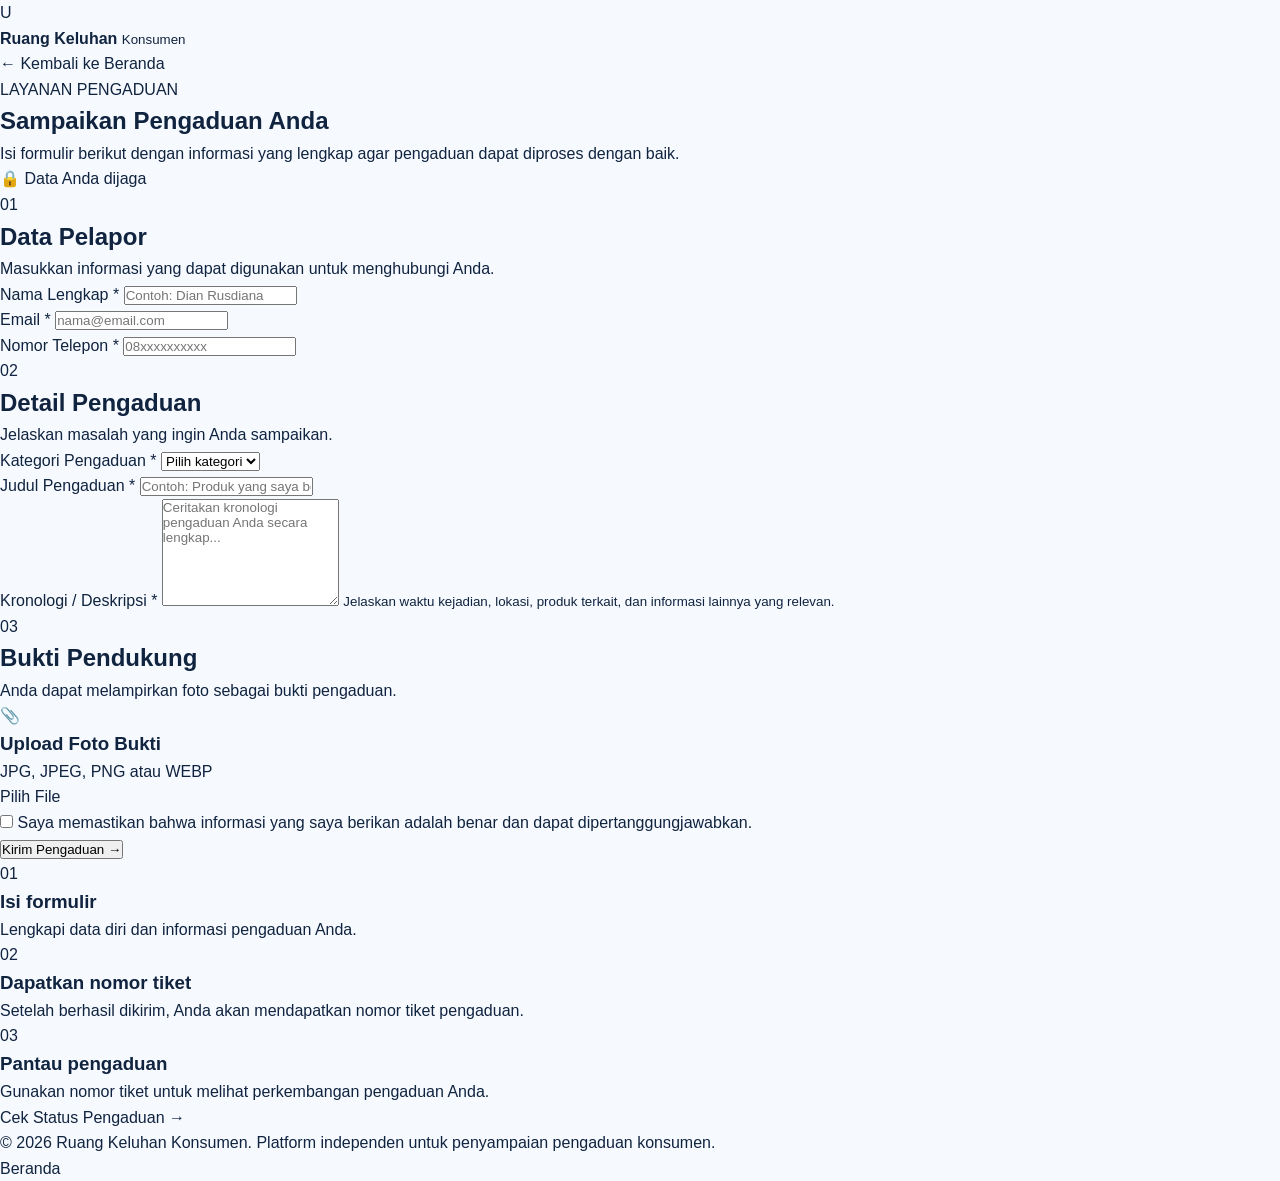
==== complaint.html @ 80e2abcb "Create complaint.html" ====
<!DOCTYPE html>
<html lang="id">
<head>
    <meta charset="UTF-8">
    <meta name="viewport" content="width=device-width, initial-scale=1.0">

    <title>Buat Pengaduan | Ruang Keluhan Konsumen</title>

    <link rel="stylesheet" href="style.css">
    <link rel="stylesheet" href="portal.css">
</head>

<body>

    <!-- NAVBAR -->
    <header class="portal-navbar">

        <div class="portal-container">

            <a href="index.html" class="portal-logo">
                <span class="portal-logo-mark">U</span>

                <div>
                    <strong>Ruang Keluhan</strong>
                    <small>Konsumen</small>
                </div>
            </a>

            <a href="index.html" class="back-home">
                ← Kembali ke Beranda
            </a>

        </div>

    </header>


    <!-- MAIN -->
    <main class="portal-main">

        <div class="portal-container">

            <!-- HEADER -->
            <section class="portal-heading">

                <div>
                    <span class="eyebrow">
                        LAYANAN PENGADUAN
                    </span>

                    <h1>
                        Sampaikan Pengaduan Anda
                    </h1>

                    <p>
                        Isi formulir berikut dengan informasi yang lengkap
                        agar pengaduan dapat diproses dengan baik.
                    </p>
                </div>

                <div class="secure-badge">
                    🔒
                    <span>
                        Data Anda dijaga
                    </span>
                </div>

            </section>


            <!-- FORM CARD -->
            <section class="complaint-layout">

                <div class="complaint-card">

                    <form id="complaintForm">

                        <!-- IDENTITAS -->
                        <div class="form-section">

                            <div class="form-section-title">
                                <span>01</span>

                                <div>
                                    <h2>Data Pelapor</h2>
                                    <p>
                                        Masukkan informasi yang dapat
                                        digunakan untuk menghubungi Anda.
                                    </p>
                                </div>
                            </div>


                            <div class="form-grid">

                                <div class="form-group">

                                    <label for="nama">
                                        Nama Lengkap
                                        <span>*</span>
                                    </label>

                                    <input
                                        type="text"
                                        id="nama"
                                        name="nama"
                                        placeholder="Contoh: Dian Rusdiana"
                                        required
                                    >

                                </div>


                                <div class="form-group">

                                    <label for="email">
                                        Email
                                        <span>*</span>
                                    </label>

                                    <input
                                        type="email"
                                        id="email"
                                        name="email"
                                        placeholder="nama@email.com"
                                        required
                                    >

                                </div>


                                <div class="form-group">

                                    <label for="telepon">
                                        Nomor Telepon
                                        <span>*</span>
                                    </label>

                                    <input
                                        type="tel"
                                        id="telepon"
                                        name="telepon"
                                        placeholder="08xxxxxxxxxx"
                                        required
                                    >

                                </div>

                            </div>

                        </div>


                        <!-- PENGADUAN -->
                        <div class="form-section">

                            <div class="form-section-title">

                                <span>02</span>

                                <div>
                                    <h2>Detail Pengaduan</h2>

                                    <p>
                                        Jelaskan masalah yang ingin
                                        Anda sampaikan.
                                    </p>
                                </div>

                            </div>


                            <div class="form-group">

                                <label for="kategori">
                                    Kategori Pengaduan
                                    <span>*</span>
                                </label>

                                <select
                                    id="kategori"
                                    name="kategori"
                                    required
                                >

                                    <option value="">
                                        Pilih kategori
                                    </option>

                                    <option value="Produk">
                                        Produk
                                    </option>

                                    <option value="Pelayanan">
                                        Pelayanan
                                    </option>

                                    <option value="Distribusi">
                                        Distribusi
                                    </option>

                                    <option value="Harga">
                                        Harga
                                    </option>

                                    <option value="Promosi">
                                        Promosi
                                    </option>

                                    <option value="Lingkungan">
                                        Lingkungan
                                    </option>

                                    <option value="Lainnya">
                                        Lainnya
                                    </option>

                                </select>

                            </div>


                            <div class="form-group">

                                <label for="judul">
                                    Judul Pengaduan
                                    <span>*</span>
                                </label>

                                <input
                                    type="text"
                                    id="judul"
                                    name="judul"
                                    placeholder="Contoh: Produk yang saya beli mengalami kerusakan"
                                    required
                                >

                            </div>


                            <div class="form-group">

                                <label for="deskripsi">
                                    Kronologi / Deskripsi
                                    <span>*</span>
                                </label>

                                <textarea
                                    id="deskripsi"
                                    name="deskripsi"
                                    rows="7"
                                    placeholder="Ceritakan kronologi pengaduan Anda secara lengkap..."
                                    required
                                ></textarea>

                                <small>
                                    Jelaskan waktu kejadian, lokasi,
                                    produk terkait, dan informasi lainnya
                                    yang relevan.
                                </small>

                            </div>

                        </div>


                        <!-- BUKTI -->
                        <div class="form-section">

                            <div class="form-section-title">

                                <span>03</span>

                                <div>

                                    <h2>
                                        Bukti Pendukung
                                    </h2>

                                    <p>
                                        Anda dapat melampirkan foto
                                        sebagai bukti pengaduan.
                                    </p>

                                </div>

                            </div>


                            <div class="upload-box">

                                <div class="upload-icon">
                                    📎
                                </div>

                                <h3>
                                    Upload Foto Bukti
                                </h3>

                                <p>
                                    JPG, JPEG, PNG atau WEBP
                                </p>

                                <label
                                    for="bukti"
                                    class="upload-button"
                                >
                                    Pilih File
                                </label>

                                <input
                                    type="file"
                                    id="bukti"
                                    name="bukti"
                                    accept="image/jpeg,image/png,image/webp"
                                    hidden
                                >

                                <div
                                    id="fileName"
                                    class="file-name"
                                >
                                </div>

                            </div>

                        </div>


                        <!-- AGREEMENT -->
                        <div class="agreement">

                            <label>

                                <input
                                    type="checkbox"
                                    id="agreement"
                                    required
                                >

                                <span>
                                    Saya memastikan bahwa informasi
                                    yang saya berikan adalah benar dan
                                    dapat dipertanggungjawabkan.
                                </span>

                            </label>

                        </div>


                        <!-- BUTTON -->
                        <div class="form-submit">

                            <button
                                type="submit"
                                class="btn-submit"
                                id="submitComplaint"
                            >

                                <span>
                                    Kirim Pengaduan
                                </span>

                                <span>
                                    →
                                </span>

                            </button>

                        </div>


                        <!-- MESSAGE -->
                        <div
                            id="formMessage"
                            class="form-message"
                        >
                        </div>

                    </form>

                </div>


                <!-- SIDE INFO -->
                <aside class="complaint-info">

                    <div class="info-card">

                        <span class="info-number">
                            01
                        </span>

                        <h3>
                            Isi formulir
                        </h3>

                        <p>
                            Lengkapi data diri dan informasi
                            pengaduan Anda.
                        </p>

                    </div>


                    <div class="info-card">

                        <span class="info-number">
                            02
                        </span>

                        <h3>
                            Dapatkan nomor tiket
                        </h3>

                        <p>
                            Setelah berhasil dikirim, Anda akan
                            mendapatkan nomor tiket pengaduan.
                        </p>

                    </div>


                    <div class="info-card">

                        <span class="info-number">
                            03
                        </span>

                        <h3>
                            Pantau pengaduan
                        </h3>

                        <p>
                            Gunakan nomor tiket untuk melihat
                            perkembangan pengaduan Anda.
                        </p>

                    </div>


                    <a
                        href="status.html"
                        class="status-link"
                    >
                        Cek Status Pengaduan →
                    </a>

                </aside>

            </section>

        </div>

    </main>


    <!-- FOOTER -->
    <footer class="portal-footer">

        <div class="portal-container">

            <p>
                © 2026 Ruang Keluhan Konsumen.
                Platform independen untuk penyampaian pengaduan konsumen.
            </p>

            <a href="index.html">
                Beranda
            </a>

        </div>

    </footer>


    <script src="app.js"></script>

</body>
</html>
---- style.css ----
/* =========================================================
   RUANG KELUHAN KONSUMEN
   MAIN WEBSITE STYLE
========================================================= */

:root {
    --blue-dark: #063b8f;
    --blue: #075dcc;
    --blue-light: #1684e8;

    --green: #18a873;
    --green-light: #e7f8f0;

    --yellow: #ffd84d;

    --text: #10233f;
    --text-soft: #64748b;

    --white: #ffffff;
    --background: #f6faff;

    --border: #dce7f2;

    --shadow:
        0 20px 60px rgba(13, 63, 120, 0.12);

    --shadow-small:
        0 10px 30px rgba(13, 63, 120, 0.10);
}


/* =========================================================
   RESET
========================================================= */

* {
    margin: 0;
    padding: 0;
    box-sizing: border-box;
}

html {
    scroll-behavior: smooth;
}

body {
    font-family: "Inter", Arial, sans-serif;
    color: var(--text);
    background: var(--background);
    line-height: 1.6;
}

a {
    text-decoration: none;
    color: inherit;
}

button,
input,
textarea,
select {
    font-family: inherit;
}


/* =========================================================
   HEADER
========================================================= */

.site-header {
    position: sticky;
    top: 0;
    z-index: 999;

    width: 100%;

    display: flex;
    align-items: center;
    justify-content: space-between;

    padding: 14px 6%;

    background: rgba(255, 255, 255, 0.94);

    backdrop-filter: blur(15px);

    border-bottom:
        1px solid rgba(10, 70, 130, 0.08);
}


/* BRAND */

.brand {
    display: flex;
    align-items: center;
    gap: 11px;
}

.brand-logo {
    width: 43px;
    height: 43px;

    display: flex;
    align-items: center;
    justify-content: center;

    border-radius: 50%;

    background:
        linear-gradient(
            135deg,
            var(--blue-dark),
            var(--blue-light)
        );

    color: white;

    font-size: 24px;
    font-weight: 800;

    box-shadow:
        0 7px 18px rgba(7, 93, 204, 0.25);
}

.brand-text strong {
    display: block;

    font-size: 14px;
    font-weight: 800;

    line-height: 1.2;
}

.brand-text span {
    display: block;

    margin-top: 2px;

    color: var(--text-soft);

    font-size: 9px;
    font-weight: 600;

    letter-spacing: 1.5px;
    text-transform: uppercase;
}


/* NAVIGATION */

.main-nav {
    display: flex;
    align-items: center;

    gap: 32px;
}

.main-nav a {
    position: relative;

    color: #44566f;

    font-size: 13px;
    font-weight: 600;

    transition: 0.25s;
}

.main-nav a:hover {
    color: var(--blue);
}

.main-nav a::after {
    content: "";

    position: absolute;

    left: 0;
    bottom: -7px;

    width: 0;
    height: 2px;

    background: var(--blue);

    transition: 0.25s;
}

.main-nav a:hover::after {
    width: 100%;
}


/* NAV BUTTON */

.nav-button {
    padding: 9px 18px;

    border-radius: 999px;

    background: var(--blue);

    color: white;

    font-size: 12px;
    font-weight: 700;

    box-shadow:
        0 8px 20px rgba(7, 93, 204, 0.20);

    transition: 0.25s;
}

.nav-button:hover {
    transform: translateY(-2px);

    background: var(--blue-dark);
}


/* =========================================================
   HERO
========================================================= */

.hero {
    position: relative;

    min-height: 680px;

    overflow: hidden;

    display: grid;

    grid-template-columns:
        minmax(0, 1.05fr)
        minmax(380px, 0.95fr);

    align-items: center;

    gap: 40px;

    padding:
        80px 7%
        85px;

    background:
        radial-gradient(
            circle at 85% 20%,
            rgba(79, 185, 255, 0.18),
            transparent 28%
        ),
        radial-gradient(
            circle at 10% 90%,
            rgba(42, 190, 130, 0.13),
            transparent 25%
        ),
        linear-gradient(
            135deg,
            #edf8ff 0%,
            #ffffff 50%,
            #effbf6 100%
        );
}


/* DECORATIONS */

.hero-decoration {
    position: absolute;

    border-radius: 50%;

    pointer-events: none;
}

.decoration-one {
    width: 350px;
    height: 350px;

    top: -170px;
    right: 18%;

    background:
        rgba(57, 168, 238, 0.10);

    filter: blur(2px);
}

.decoration-two {
    width: 250px;
    height: 250px;

    bottom: -140px;
    left: -70px;

    background:
        rgba(25, 174, 116, 0.09);
}


/* HERO CONTENT */

.hero-content {
    position: relative;
    z-index: 2;

    max-width: 700px;
}

.hero-label {
    display: inline-flex;
    align-items: center;

    padding: 8px 13px;

    border-radius: 999px;

    background:
        rgba(7, 93, 204, 0.08);

    color: var(--blue);

    font-size: 10px;
    font-weight: 800;

    letter-spacing: 1.7px;
}


.hero h1 {
    margin-top: 18px;

    font-size:
        clamp(45px, 5.8vw, 78px);

    line-height: 1.02;

    letter-spacing: -4px;

    font-weight: 800;
}

.hero h1 span {
    color: var(--blue);
}


.hero-description {
    max-width: 620px;

    margin-top: 25px;

    color: var(--text-soft);

    font-size: 17px;

    line-height: 1.8;
}


/* HERO BUTTONS */

.hero-buttons {
    display: flex;
    flex-wrap: wrap;

    gap: 12px;

    margin-top: 30px;
}


/* GENERAL BUTTON */

.button {
    display: inline-flex;

    align-items: center;
    justify-content: center;

    gap: 10px;

    min-height: 48px;

    padding:
        0 22px;

    border-radius: 999px;

    font-size: 13px;
    font-weight: 700;

    transition:
        transform 0.25s,
        box-shadow 0.25s,
        background 0.25s;
}

.button:hover {
    transform: translateY(-2px);
}


/* PRIMARY */

.button-primary {
    color: white;

    background:
        linear-gradient(
            135deg,
            var(--blue-dark),
            var(--blue-light)
        );

    box-shadow:
        0 12px 28px rgba(7, 93, 204, 0.23);
}

.button-primary:hover {
    box-shadow:
        0 17px 34px rgba(7, 93, 204, 0.28);
}


/* SECONDARY */

.button-secondary {
    color: var(--text);

    background: white;

    border:
        1px solid var(--border);
}

.button-secondary:hover {
    border-color: #a8c4df;

    box-shadow: var(--shadow-small);
}


/* NOTICE */

.hero-notice {
    display: flex;
    align-items: center;

    gap: 8px;

    margin-top: 19px;

    color: #75859a;

    font-size: 11px;
}

.notice-dot {
    width: 7px;
    height: 7px;

    border-radius: 50%;

    background: var(--green);

    box-shadow:
        0 0 0 5px rgba(24, 168, 115, 0.09);
}


/* =========================================================
   HERO VISUAL
========================================================= */

.hero-visual {
    position: relative;

    height: 470px;

    display: flex;
    align-items: center;
    justify-content: center;
}


/* MAIN SHAPE */

.hero-main-shape {
    position: relative;

    width: 355px;
    height: 355px;

    display: flex;

    flex-direction: column;

    align-items: center;
    justify-content: center;

    border-radius:
        48% 52% 55% 45% /
        45% 50% 50% 55%;

    transform:
        rotate(-7deg);

    background:
        linear-gradient(
            145deg,
            #08469e,
            #0874d6 50%,
            #16a978
        );

    box-shadow:
        0 35px 80px
        rgba(7, 72, 145, 0.22);
}

.shape-letter {
    color: white;

    font-size: 110px;

    line-height: 0.8;

    font-weight: 800;

    transform:
        rotate(7deg);

    opacity: 0.98;
}

.shape-title {
    margin-top: 18px;

    color: white;

    text-align: center;

    font-size: 25px;

    font-weight: 800;

    line-height: 1.1;

    transform:
        rotate(7deg);
}


/* UNILEVER CARD */

.unilever-card {
    position: absolute;

    top: 25px;
    right: -5px;

    z-index: 5;

    display: flex;

    align-items: center;

    gap: 12px;

    padding: 16px 20px;

    background: white;

    border-radius: 18px;

    box-shadow: var(--shadow);
}


.unilever-logo {
    width: 55px;
    height: 55px;

    display: flex;

    align-items: center;
    justify-content: center;

    border-radius: 50%;

    background:
        linear-gradient(
            135deg,
            var(--blue-dark),
            var(--blue-light)
        );

    color: white;

    font-size: 31px;
    font-weight: 800;
}


.unilever-card strong {
    display: block;

    color: var(--blue-dark);

    font-size: 15px;

    letter-spacing: 2px;
}


.unilever-card span {
    display: block;

    color: var(--text-soft);

    font-size: 9px;

    letter-spacing: 2px;
}


/* FLOATING CARDS */

.floating-card {
    position: absolute;

    z-index: 5;

    display: flex;

    align-items: center;

    gap: 12px;

    padding:
        14px 18px;

    border-radius: 17px;

    background: white;

    box-shadow: var(--shadow);

    font-size: 11px;
}


.floating-card span {
    display: block;

    color: var(--text-soft);
}

.floating-card strong {
    display: block;

    color: var(--text);

    font-size: 12px;
}


.floating-left {
    left: 0;

    bottom: 70px;
}


.floating-right {
    right: 0;

    bottom: 28px;
}


.floating-icon {
    width: 35px;
    height: 35px;

    display: flex;

    align-items: center;
    justify-content: center;

    border-radius: 11px;

    background: var(--green-light);

    color: var(--green);

    font-weight: 800;

    font-size: 17px;
}


.floating-number {
    color: var(--blue);

    font-size: 18px;

    font-weight: 800;
}


/* =========================================================
   QUICK PROCESS
========================================================= */

.quick-process {
    display: grid;

    grid-template-columns:
        repeat(4, 1fr);

    padding:
        26px 7%;

    background:
        linear-gradient(
            135deg,
            var(--blue-dark),
            var(--blue)
        );

    color: white;
}


.process-item {
    display: flex;

    align-items: center;

    gap: 15px;

    padding:
        5px 22px;

    border-right:
        1px solid
        rgba(255, 255, 255, 0.18);
}


.process-item:last-child {
    border-right: 0;
}


.process-item strong {
    color: var(--yellow);

    font-size: 22px;
}


.process-item span {
    color: rgba(255,255,255,0.88);

    font-size: 12px;

    font-weight: 600;
}


/* =========================================================
   GENERAL SECTION
========================================================= */

.section {
    padding:
        95px 7%;
}


.section-label {
    color: var(--blue);

    font-size: 10px;

    font-weight: 800;

    letter-spacing: 2px;
}


.section h2 {
    max-width: 700px;

    margin-top: 12px;

    font-size:
        clamp(34px, 4vw, 52px);

    line-height: 1.08;

    letter-spacing: -2.5px;

    font-weight: 800;
}


.section h2 span {
    color: var(--blue);
}


/* =========================================================
   COMPANY
========================================================= */

.company-section {
    background:
        linear-gradient(
            180deg,
            #f7fbff,
            #ffffff
        );
}


.two-column {
    display: grid;

    grid-template-columns:
        1.08fr
        0.92fr;

    gap: 75px;

    align-items: center;

    margin-top: 35px;
}


.company-text p {
    max-width: 690px;

    margin-top: 17px;

    color: var(--text-soft);

    font-size: 15px;

    line-height: 1.85;
}


.official-link {
    display: inline-flex;

    align-items: center;

    gap: 8px;

    margin-top: 22px;

    color: var(--blue);

    font-size: 13px;

    font-weight: 700;
}


.official-link:hover {
    text-decoration: underline;
}


/* COMPANY CARD */

.company-card {
    position: relative;

    overflow: hidden;

    padding: 38px;

    border-radius: 30px;

    background:
        linear-gradient(
            145deg,
            #063a8b,
            #0872d2
        );

    color: white;

    box-shadow: var(--shadow);
}


.company-card::before {
    content: "";

    position: absolute;

    width: 230px;
    height: 230px;

    top: -100px;
    right: -90px;

    border-radius: 50%;

    background:
        rgba(255,255,255,0.08);
}


.company-logo {
    width: 62px;
    height: 62px;

    display: flex;

    align-items: center;
    justify-content: center;

    border-radius: 50%;

    background: white;

    color: var(--blue-dark);

    font-size: 35px;

    font-weight: 800;
}


.company-card h3 {
    margin-top: 22px;

    font-size: 24px;
}


.company-card-subtitle {
    margin-top: 4px;

    color:
        rgba(255,255,255,0.72);

    font-size: 12px;
}


.company-facts {
    display: grid;

    grid-template-columns:
        repeat(2, 1fr);

    gap: 12px;

    margin-top: 28px;
}


.fact-box {
    padding: 16px;

    border:
        1px solid
        rgba(255,255,255,0.18);

    border-radius: 15px;

    background:
        rgba(255,255,255,0.06);
}


.fact-box strong {
    display: block;

    font-size: 20px;
}


.fact-box span {
    display: block;

    margin-top: 2px;

    color:
        rgba(255,255,255,0.67);

    font-size: 10px;
}


/* =========================================================
   HOW IT WORKS
========================================================= */

.how-section {
    background: white;
}


.steps-grid {
    display: grid;

    grid-template-columns:
        repeat(4, 1fr);

    gap: 18px;

    margin-top: 35px;
}


.step-card {
    position: relative;

    padding: 27px;

    min-height: 210px;

    border:
        1px solid var(--border);

    border-radius: 22px;

    background:
        linear-gradient(
            180deg,
            #ffffff,
            #f8fbff
        );

    transition:
        transform 0.25s,
        box-shadow 0.25s,
        border-color 0.25s;
}


.step-card:hover {
    transform:
        translateY(-6px);

    border-color:
        #b9d5ef;

    box-shadow:
        var(--shadow-small);
}


.step-number {
    color: var(--blue);

    font-size: 12px;

    font-weight: 800;

    letter-spacing: 1px;
}


.step-card h3 {
    margin-top: 22px;

    font-size: 19px;
}


.step-card p {
    margin-top: 8px;

    color: var(--text-soft);

    font-size: 12px;

    line-height: 1.7;
}


/* =========================================================
   ACCESS SECTION
========================================================= */

.access-section {
    padding:
        80px 7%;

    background:
        linear-gradient(
            135deg,
            #eaf8ff,
            #eefbf5
        );
}


.access-card {
    position: relative;

    overflow: hidden;

    display: flex;

    align-items: center;

    justify-content: space-between;

    gap: 30px;

    padding:
        50px;

    border-radius: 32px;

    background:
        linear-gradient(
            120deg,
            #063a8b,
            #086dd0
        );

    color: white;

    box-shadow: var(--shadow);
}


.access-card::after {
    content: "";

    position: absolute;

    width: 320px;
    height: 320px;

    right: -130px;
    bottom: -170px;

    border-radius: 50%;

    background:
        rgba(255,255,255,0.07);
}


.section-label.light {
    color:
        rgba(255,255,255,0.65);
}


.access-card h2 {
    max-width: 580px;

    margin-top: 9px;

    font-size:
        clamp(30px, 4vw, 45px);

    letter-spacing: -2px;
}


.access-card p {
    max-width: 550px;

    margin-top: 10px;

    color:
        rgba(255,255,255,0.72);

    font-size: 13px;
}


.access-buttons {
    position: relative;

    z-index: 3;

    display: flex;

    flex-wrap: wrap;

    gap: 10px;
}


/* WHITE BUTTON */

.button-white {
    background: white;

    color: var(--blue-dark);

    box-shadow:
        0 12px 25px
        rgba(0,0,0,0.13);
}


.button-outline-white {
    border:
        1px solid
        rgba(255,255,255,0.45);

    color: white;

    background:
        rgba(255,255,255,0.07);
}


.button-outline-white:hover {
    background:
        rgba(255,255,255,0.14);
}


/* =========================================================
   CONTACT
========================================================= */

.contact-section {
    display: grid;

    grid-template-columns:
        1fr
        1fr;

    gap: 70px;

    background: #f8fbff;
}


.contact-section > div:first-child p {
    max-width: 590px;

    margin-top: 17px;

    color: var(--text-soft);

    font-size: 14px;
}


.contact-cards {
    display: grid;

    gap: 13px;
}


.contact-card {
    display: block;

    padding: 23px;

    border:
        1px solid var(--border);

    border-radius: 18px;

    background: white;

    transition: 0.25s;
}


.contact-card:hover {
    transform:
        translateY(-3px);

    border-color:
        #b6d1eb;

    box-shadow:
        var(--shadow-small);
}


.contact-card span {
    display: block;

    color: var(--text-soft);

    font-size: 11px;
}


.contact-card strong {
    display: block;

    margin-top: 4px;

    color: var(--blue-dark);

    font-size: 16px;
}


/* =========================================================
   FOOTER
========================================================= */

.site-footer {
    display: flex;

    align-items: center;

    justify-content: space-between;

    padding:
        30px 7%;

    background:
        #061f4b;

    color: white;
}


.site-footer strong {
    display: block;

    font-size: 13px;
}


.site-footer span {
    display: block;

    margin-top: 3px;

    color:
        rgba(255,255,255,0.55);

    font-size: 10px;
}


.site-footer > a {
    color:
        #9fd2ff;

    font-size: 12px;

    font-weight: 700;
}


/* =========================================================
   RESPONSIVE TABLET
========================================================= */

@media (max-width: 1000px) {

    .main-nav {
        gap: 18px;
    }

    .hero {
        grid-template-columns: 1fr;
    }

    .hero-content {
        max-width: 760px;
    }

    .hero-visual {
        max-width: 650px;

        margin:
            0 auto;

        width: 100%;
    }

    .two-column {
        grid-template-columns: 1fr;

        gap: 45px;
    }

    .steps-grid {
        grid-template-columns:
            repeat(2, 1fr);
    }

    .quick-process {
        grid-template-columns:
            repeat(2, 1fr);

        row-gap: 20px;
    }

    .process-item:nth-child(2) {
        border-right: 0;
    }

    .access-card {
        display: block;
    }

    .access-buttons {
        margin-top: 25px;
    }

}


/* =========================================================
   RESPONSIVE MOBILE
========================================================= */

@media (max-width: 700px) {

    .site-header {
        padding:
            12px 5%;
    }

    .main-nav {
        display: none;
    }

    .nav-button {
        padding:
            8px 14px;
    }


    .hero {
        min-height: auto;

        padding:
            60px 5%
            50px;
    }

    .hero h1 {
        font-size:
            clamp(43px, 12vw, 61px);

        letter-spacing: -3px;
    }

    .hero-description {
        font-size: 14px;
    }

    .hero-visual {
        height: 390px;
    }

    .hero-main-shape {
        width: 275px;
        height: 275px;
    }

    .shape-letter {
        font-size: 85px;
    }

    .shape-title {
        font-size: 20px;
    }

    .unilever-card {
        top: 5px;
        right: 0;
    }

    .floating-left {
        left: 0;
        bottom: 45px;
    }

    .floating-right {
        right: 0;
        bottom: 10px;
    }


    .quick-process {
        grid-template-columns: 1fr;

        padding:
            24px 5%;
    }

    .process-item,
    .process-item:nth-child(2) {
        border-right: 0;

        border-bottom:
            1px solid
            rgba(255,255,255,0.16);

        padding:
            10px 0;
    }

    .process-item:last-child {
        border-bottom: 0;
    }


    .section {
        padding:
            70px 5%;
    }

    .section h2 {
        font-size:
            37px;

        letter-spacing:
            -1.8px;
    }


    .company-card {
        padding: 28px;
    }


    .steps-grid {
        grid-template-columns: 1fr;
    }


    .access-section {
        padding:
            60px 5%;
    }

    .access-card {
        padding:
            32px 25px;

        border-radius: 25px;
    }


    .contact-section {
        grid-template-columns: 1fr;

        gap: 35px;
    }


    .site-footer {
        display: block;

        padding:
            25px 5%;
    }

    .site-footer > a {
        display: inline-block;

        margin-top: 15px;
    }

}


/* =========================================================
   SMALL MOBILE
========================================================= */

@media (max-width: 430px) {

    .brand-text strong {
        font-size: 12px;
    }

    .brand-logo {
        width: 38px;
        height: 38px;
    }

    .nav-button {
        font-size: 11px;
    }

    .hero-buttons {
        flex-direction: column;

        align-items: stretch;
    }

    .button {
        width: 100%;
    }

    .hero-visual {
        height: 350px;
    }

    .hero-main-shape {
        width: 245px;
        height: 245px;
    }

    .unilever-card {
        transform: scale(0.9);
    }

    .floating-card {
        transform: scale(0.88);
    }

    .company-facts {
        grid-template-columns: 1fr;
    }

}
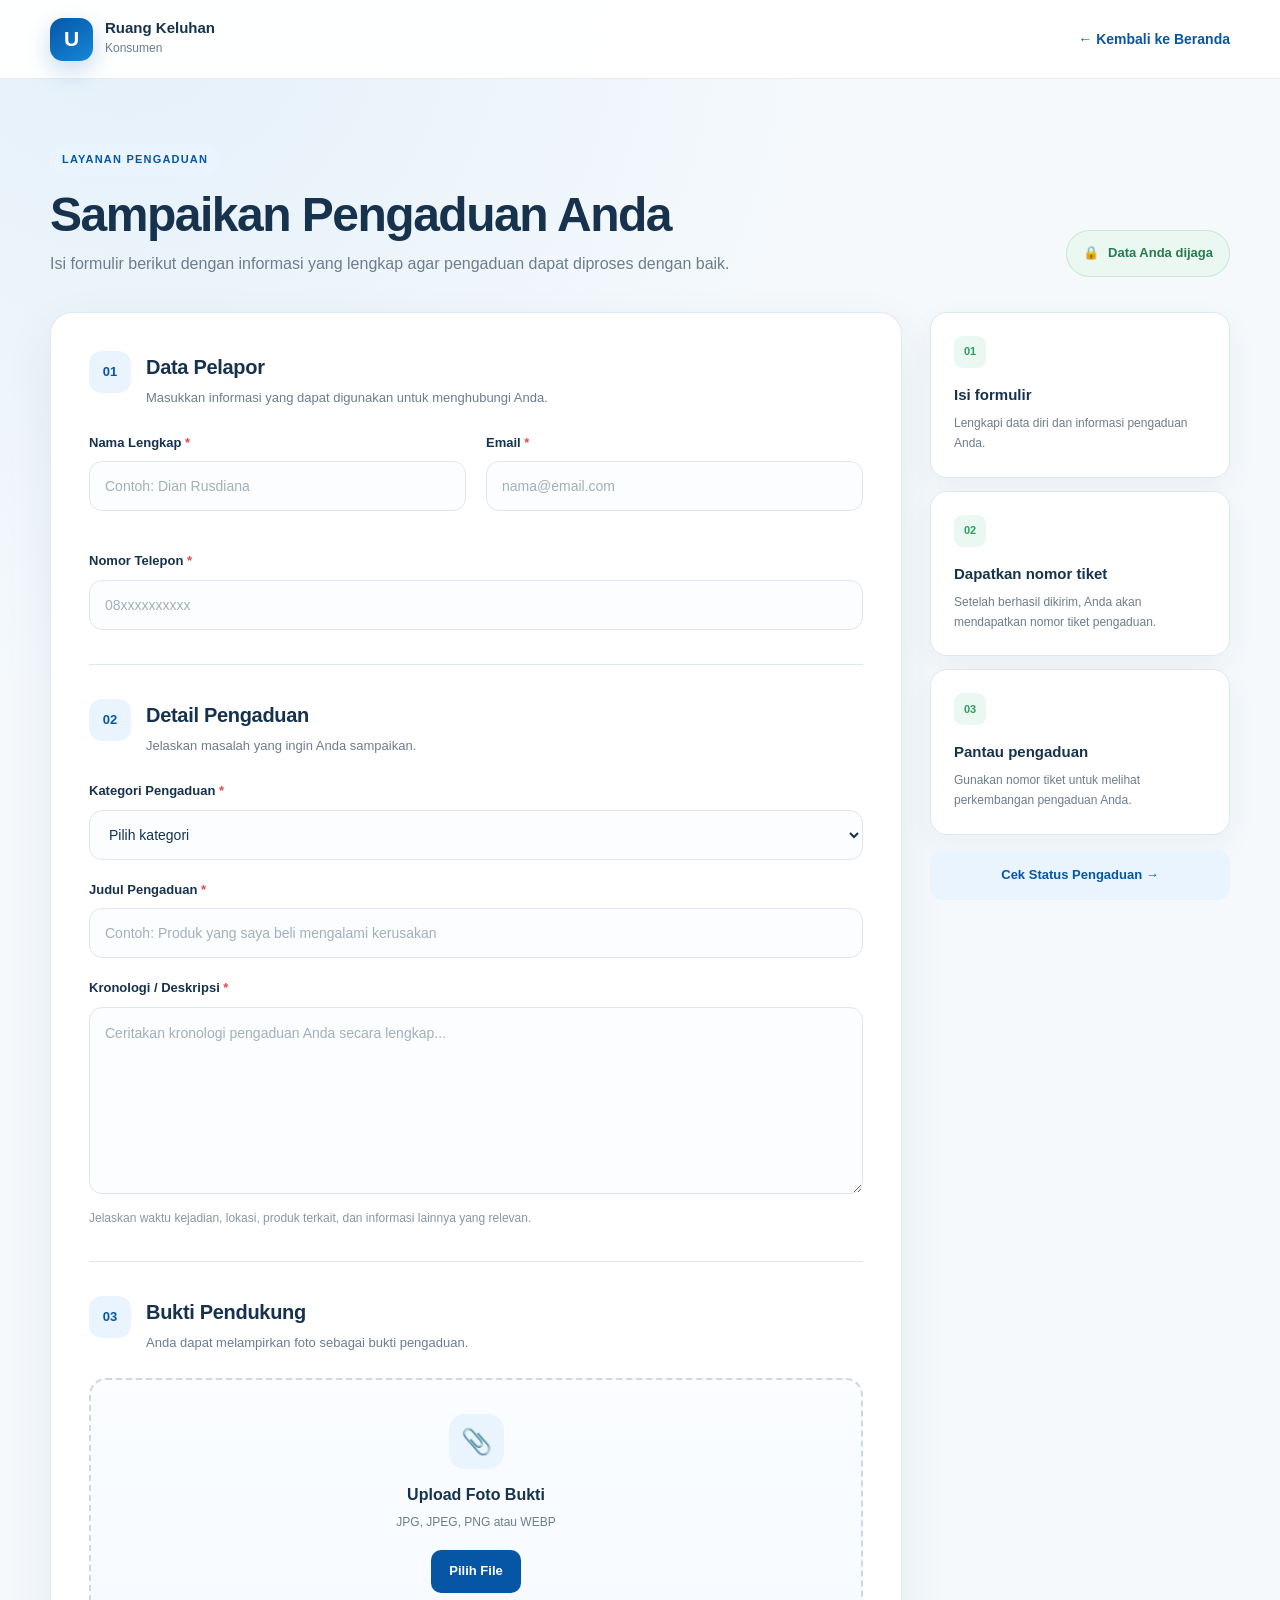
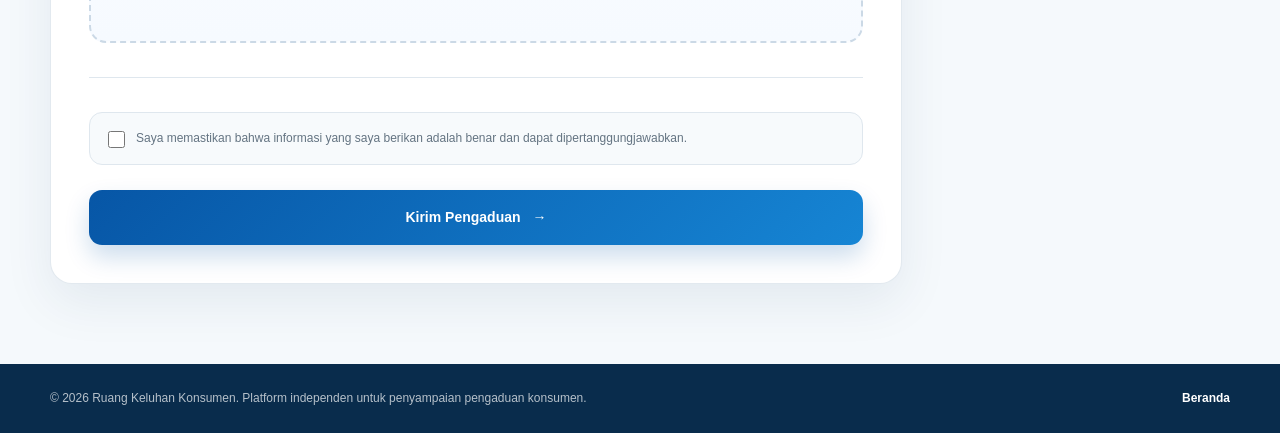
==== commit db60b6be: "Update complaint.html" ====
--- a/complaint.html
+++ b/complaint.html
@@ -183,38 +183,17 @@
                                     required
                                 >
 
-                                    <option value="">
-                                        Pilih kategori
-                                    </option>
-
-                                    <option value="Produk">
-                                        Produk
-                                    </option>
-
-                                    <option value="Pelayanan">
-                                        Pelayanan
-                                    </option>
-
-                                    <option value="Distribusi">
-                                        Distribusi
-                                    </option>
-
-                                    <option value="Harga">
-                                        Harga
-                                    </option>
-
-                                    <option value="Promosi">
-                                        Promosi
-                                    </option>
-
-                                    <option value="Lingkungan">
-                                        Lingkungan
-                                    </option>
-
-                                    <option value="Lainnya">
-                                        Lainnya
-                                    </option>
-
+                                    <option value="">Pilih kategori</option>
+<option value="Kualitas Produk">Kualitas Produk</option>
+<option value="Keamanan Produk">Keamanan Produk</option>
+<option value="Kemasan">Kemasan</option>
+<option value="Pelayanan">Pelayanan</option>
+<option value="Promosi">Promosi</option>
+<option value="Harga">Harga</option>
+<option value="Distribusi">Distribusi</option>
+<option value="Produk Tidak Sesuai">Produk Tidak Sesuai</option>
+<option value="Keluhan Lainnya">Keluhan Lainnya</option>
+<option value="Kritik dan Saran">Kritik dan Saran</option>
                                 </select>
 
                             </div>
--- a/style.css
+++ b/style.css
@@ -1481,6 +1481,48 @@
         font-size: 20px;
     }
 
+   /* FIX LOGO - JANGAN HAPUS KODE DI ATAS */
+
+.site-header .brand-logo {
+    width: 60px !important;
+    height: 60px !important;
+    min-width: 60px !important;
+    max-width: 60px !important;
+    display: flex !important;
+    align-items: center !important;
+    justify-content: center !important;
+    overflow: hidden !important;
+}
+
+.site-header .brand-logo img {
+    width: 55px !important;
+    height: 55px !important;
+    max-width: 55px !important;
+    max-height: 55px !important;
+    object-fit: contain !important;
+    display: block !important;
+}
+
+
+/* FIX LOGO BESAR HERO */
+
+.hero-main-shape .shape-letter {
+    width: 280px !important;
+    height: 250px !important;
+    display: flex !important;
+    align-items: center !important;
+    justify-content: center !important;
+    overflow: hidden !important;
+}
+
+.hero-main-shape .shape-letter img {
+    width: 240px !important;
+    height: auto !important;
+    max-width: 240px !important;
+    max-height: 230px !important;
+    object-fit: contain !important;
+    display: block !important;
+}
     .unilever-card {
         top: 5px;
         right: 0;
@@ -1632,3 +1674,91 @@
     }
 
 }
+
+/* =====================================================
+   LOGO UNILEVER
+===================================================== */
+
+.brand-logo {
+    width: 58px;
+    height: 58px;
+    display: flex;
+    align-items: center;
+    justify-content: center;
+    flex-shrink: 0;
+    overflow: hidden;
+}
+
+.brand-logo img {
+    width: 52px;
+    height: auto;
+    max-height: 52px;
+    object-fit: contain;
+    display: block;
+}
+
+
+/* LOGO BESAR DI HERO */
+
+.shape-letter {
+    width: 300px;
+    height: 260px;
+    display: flex;
+    align-items: center;
+    justify-content: center;
+}
+
+.shape-letter img {
+    width: 260px;
+    height: auto;
+    max-height: 240px;
+    object-fit: contain;
+    display: block;
+}
+
+/* =====================================================
+   FINAL FIX - LOGO UNILEVER
+===================================================== */
+
+/* Logo di kartu kecil UNILEVER INDONESIA */
+.unilever-card .unilever-logo {
+    width: 56px !important;
+    height: 56px !important;
+    min-width: 56px !important;
+    max-width: 56px !important;
+    display: flex !important;
+    align-items: center !important;
+    justify-content: center !important;
+    overflow: hidden !important;
+    border-radius: 50% !important;
+}
+
+.unilever-card .unilever-logo img {
+    width: 50px !important;
+    height: 50px !important;
+    max-width: 50px !important;
+    max-height: 50px !important;
+    object-fit: contain !important;
+    display: block !important;
+}
+
+
+/* Logo di kartu profil perusahaan */
+.company-card .company-logo {
+    width: 64px !important;
+    height: 64px !important;
+    display: flex !important;
+    align-items: center !important;
+    justify-content: center !important;
+    overflow: hidden !important;
+    border-radius: 50% !important;
+}
+
+.company-card .company-logo img {
+    width: 58px !important;
+    height: 58px !important;
+    max-width: 58px !important;
+    max-height: 58px !important;
+    object-fit: contain !important;
+    display: block !important;
+}
--- a/portal.css
+++ b/portal.css
@@ -0,0 +1,1016 @@
+/* =========================================================
+   RUANG KELUHAN KONSUMEN
+   PORTAL / COMPLAINT PAGE
+   ========================================================= */
+
+:root {
+    --portal-blue: #0756a6;
+    --portal-blue-dark: #063d78;
+    --portal-blue-light: #eaf4ff;
+
+    --portal-green: #2f9e65;
+    --portal-green-light: #eaf8f1;
+
+    --portal-text: #17324d;
+    --portal-muted: #6d7d8c;
+
+    --portal-border: #dfe7ee;
+    --portal-bg: #f5f9fc;
+    --portal-white: #ffffff;
+
+    --portal-shadow:
+        0 18px 50px rgba(18, 56, 88, 0.08);
+
+    --portal-radius: 22px;
+}
+
+
+/* =========================================================
+   GLOBAL
+   ========================================================= */
+
+* {
+    box-sizing: border-box;
+}
+
+body {
+    margin: 0;
+    font-family:
+        Inter,
+        "Segoe UI",
+        Arial,
+        sans-serif;
+
+    background:
+        radial-gradient(
+            circle at 10% 0%,
+            rgba(55, 150, 230, 0.09),
+            transparent 30%
+        ),
+        var(--portal-bg);
+
+    color: var(--portal-text);
+}
+
+a {
+    text-decoration: none;
+    color: inherit;
+}
+
+button,
+input,
+textarea,
+select {
+    font-family: inherit;
+}
+
+
+/* =========================================================
+   CONTAINER
+   ========================================================= */
+
+.portal-container {
+    width: min(1180px, calc(100% - 40px));
+    margin: 0 auto;
+}
+
+
+/* =========================================================
+   NAVBAR
+   ========================================================= */
+
+.portal-navbar {
+    position: sticky;
+    top: 0;
+    z-index: 100;
+
+    background: rgba(255, 255, 255, 0.94);
+
+    backdrop-filter: blur(16px);
+    -webkit-backdrop-filter: blur(16px);
+
+    border-bottom: 1px solid rgba(223, 231, 238, 0.8);
+}
+
+.portal-navbar .portal-container {
+    min-height: 78px;
+
+    display: flex;
+    align-items: center;
+    justify-content: space-between;
+
+    gap: 20px;
+}
+
+
+/* LOGO */
+
+.portal-logo {
+    display: flex;
+    align-items: center;
+    gap: 12px;
+
+    color: var(--portal-text);
+}
+
+.portal-logo-mark {
+    width: 43px;
+    height: 43px;
+
+    display: flex;
+    align-items: center;
+    justify-content: center;
+
+    border-radius: 13px;
+
+    background:
+        linear-gradient(
+            145deg,
+            #0756a6,
+            #1687d8
+        );
+
+    color: white;
+
+    font-size: 21px;
+    font-weight: 900;
+
+    box-shadow:
+        0 9px 24px rgba(7, 86, 166, 0.22);
+}
+
+.portal-logo strong {
+    display: block;
+
+    font-size: 15px;
+    line-height: 1.1;
+}
+
+.portal-logo small {
+    display: block;
+
+    margin-top: 3px;
+
+    color: var(--portal-muted);
+
+    font-size: 12px;
+}
+
+
+/* BACK */
+
+.back-home {
+    display: inline-flex;
+    align-items: center;
+    gap: 8px;
+
+    color: var(--portal-blue);
+
+    font-size: 14px;
+    font-weight: 700;
+
+    transition: 0.2s ease;
+}
+
+.back-home:hover {
+    transform: translateX(-3px);
+}
+
+
+/* =========================================================
+   MAIN
+   ========================================================= */
+
+.portal-main {
+    padding: 65px 0 80px;
+}
+
+
+/* =========================================================
+   HEADING
+   ========================================================= */
+
+.portal-heading {
+    display: flex;
+    align-items: flex-end;
+    justify-content: space-between;
+
+    gap: 30px;
+
+    margin-bottom: 35px;
+}
+
+.eyebrow {
+    display: inline-flex;
+
+    padding: 7px 12px;
+
+    border-radius: 100px;
+
+    background: var(--portal-blue-light);
+
+    color: var(--portal-blue);
+
+    font-size: 11px;
+    font-weight: 800;
+
+    letter-spacing: 1.2px;
+}
+
+.portal-heading h1 {
+    margin: 14px 0 10px;
+
+    font-size: clamp(32px, 4vw, 48px);
+
+    line-height: 1.05;
+
+    letter-spacing: -1.5px;
+}
+
+.portal-heading p {
+    max-width: 680px;
+
+    margin: 0;
+
+    color: var(--portal-muted);
+
+    font-size: 16px;
+
+    line-height: 1.7;
+}
+
+
+/* SECURITY BADGE */
+
+.secure-badge {
+    display: flex;
+    align-items: center;
+    gap: 9px;
+
+    padding: 12px 16px;
+
+    background: var(--portal-green-light);
+
+    border: 1px solid rgba(47, 158, 101, 0.18);
+
+    border-radius: 100px;
+
+    color: #267b51;
+
+    font-size: 13px;
+    font-weight: 700;
+
+    white-space: nowrap;
+}
+
+
+/* =========================================================
+   LAYOUT
+   ========================================================= */
+
+.complaint-layout {
+    display: grid;
+
+    grid-template-columns:
+        minmax(0, 1fr)
+        300px;
+
+    gap: 28px;
+
+    align-items: start;
+}
+
+
+/* =========================================================
+   COMPLAINT CARD
+   ========================================================= */
+
+.complaint-card {
+    background: var(--portal-white);
+
+    border:
+        1px solid
+        rgba(223, 231, 238, 0.9);
+
+    border-radius: var(--portal-radius);
+
+    box-shadow: var(--portal-shadow);
+
+    overflow: hidden;
+}
+
+
+/* =========================================================
+   FORM
+   ========================================================= */
+
+#complaintForm {
+    padding: 38px;
+}
+
+
+/* =========================================================
+   FORM SECTION
+   ========================================================= */
+
+.form-section {
+    padding-bottom: 34px;
+
+    margin-bottom: 34px;
+
+    border-bottom:
+        1px solid
+        var(--portal-border);
+}
+
+.form-section:last-of-type {
+    margin-bottom: 0;
+}
+
+
+.form-section-title {
+    display: flex;
+
+    gap: 15px;
+
+    margin-bottom: 25px;
+}
+
+.form-section-title > span {
+    flex: 0 0 auto;
+
+    width: 42px;
+    height: 42px;
+
+    display: flex;
+    align-items: center;
+    justify-content: center;
+
+    border-radius: 13px;
+
+    background: var(--portal-blue-light);
+
+    color: var(--portal-blue);
+
+    font-size: 13px;
+    font-weight: 900;
+}
+
+.form-section-title h2 {
+    margin: 0 0 5px;
+
+    font-size: 20px;
+
+    letter-spacing: -0.3px;
+}
+
+.form-section-title p {
+    margin: 0;
+
+    color: var(--portal-muted);
+
+    font-size: 13px;
+
+    line-height: 1.5;
+}
+
+
+/* =========================================================
+   FORM GRID
+   ========================================================= */
+
+.form-grid {
+    display: grid;
+
+    grid-template-columns:
+        repeat(2, minmax(0, 1fr));
+
+    gap: 20px;
+}
+
+.form-grid .form-group:last-child {
+    grid-column: 1 / -1;
+}
+
+
+/* =========================================================
+   FORM GROUP
+   ========================================================= */
+
+.form-group {
+    margin-bottom: 20px;
+}
+
+.form-group:last-child {
+    margin-bottom: 0;
+}
+
+.form-group label {
+    display: block;
+
+    margin-bottom: 8px;
+
+    color: var(--portal-text);
+
+    font-size: 13px;
+    font-weight: 800;
+}
+
+.form-group label span {
+    color: #e24848;
+}
+
+
+/* INPUT */
+
+.form-group input,
+.form-group textarea,
+.form-group select {
+    width: 100%;
+
+    border:
+        1px solid
+        var(--portal-border);
+
+    border-radius: 13px;
+
+    background: #fbfdff;
+
+    color: var(--portal-text);
+
+    font-size: 14px;
+
+    outline: none;
+
+    transition:
+        border-color 0.2s ease,
+        box-shadow 0.2s ease,
+        background 0.2s ease;
+}
+
+.form-group input,
+.form-group select {
+    min-height: 50px;
+
+    padding: 0 15px;
+}
+
+.form-group textarea {
+    padding: 14px 15px;
+
+    resize: vertical;
+
+    min-height: 155px;
+
+    line-height: 1.6;
+}
+
+.form-group input::placeholder,
+.form-group textarea::placeholder {
+    color: #a3afba;
+}
+
+.form-group input:focus,
+.form-group textarea:focus,
+.form-group select:focus {
+    border-color: var(--portal-blue);
+
+    background: white;
+
+    box-shadow:
+        0 0 0 4px
+        rgba(7, 86, 166, 0.09);
+}
+
+.form-group small {
+    display: block;
+
+    margin-top: 8px;
+
+    color: #8795a2;
+
+    font-size: 12px;
+
+    line-height: 1.5;
+}
+
+
+/* =========================================================
+   UPLOAD
+   ========================================================= */
+
+.upload-box {
+    padding: 34px 25px;
+
+    text-align: center;
+
+    border:
+        2px dashed
+        #cbd9e6;
+
+    border-radius: 17px;
+
+    background:
+        linear-gradient(
+            180deg,
+            #fbfdff,
+            #f6faff
+        );
+
+    transition:
+        border-color 0.2s ease,
+        background 0.2s ease;
+}
+
+.upload-box:hover {
+    border-color: var(--portal-blue);
+
+    background: #f3f9ff;
+}
+
+.upload-icon {
+    width: 55px;
+    height: 55px;
+
+    margin: 0 auto 13px;
+
+    display: flex;
+    align-items: center;
+    justify-content: center;
+
+    border-radius: 16px;
+
+    background: var(--portal-blue-light);
+
+    font-size: 25px;
+}
+
+.upload-box h3 {
+    margin: 0 0 5px;
+
+    font-size: 16px;
+}
+
+.upload-box p {
+    margin: 0 0 18px;
+
+    color: var(--portal-muted);
+
+    font-size: 12px;
+}
+
+.upload-button {
+    display: inline-flex;
+    align-items: center;
+    justify-content: center;
+
+    padding: 11px 18px;
+
+    border-radius: 10px;
+
+    background: var(--portal-blue);
+
+    color: white;
+
+    cursor: pointer;
+
+    font-size: 13px;
+    font-weight: 800;
+
+    transition: 0.2s ease;
+}
+
+.upload-button:hover {
+    background: var(--portal-blue-dark);
+
+    transform: translateY(-1px);
+}
+
+.file-name {
+    margin-top: 14px;
+
+    color: var(--portal-green);
+
+    font-size: 13px;
+    font-weight: 700;
+}
+
+
+/* =========================================================
+   AGREEMENT
+   ========================================================= */
+
+.agreement {
+    margin-top: 28px;
+
+    padding: 16px 18px;
+
+    border-radius: 13px;
+
+    background: #f7fafc;
+
+    border: 1px solid var(--portal-border);
+}
+
+.agreement label {
+    display: flex;
+
+    align-items: flex-start;
+
+    gap: 11px;
+
+    cursor: pointer;
+}
+
+.agreement input {
+    width: 17px;
+    height: 17px;
+
+    margin-top: 2px;
+
+    accent-color: var(--portal-blue);
+
+    flex: 0 0 auto;
+}
+
+.agreement span {
+    color: #647482;
+
+    font-size: 12px;
+
+    line-height: 1.6;
+}
+
+
+/* =========================================================
+   SUBMIT
+   ========================================================= */
+
+.form-submit {
+    margin-top: 25px;
+}
+
+.btn-submit {
+    width: 100%;
+
+    min-height: 55px;
+
+    display: flex;
+    align-items: center;
+    justify-content: center;
+
+    gap: 12px;
+
+    padding: 0 20px;
+
+    border: 0;
+
+    border-radius: 13px;
+
+    background:
+        linear-gradient(
+            135deg,
+            var(--portal-blue),
+            #1685d4
+        );
+
+    color: white;
+
+    font-size: 14px;
+    font-weight: 800;
+
+    cursor: pointer;
+
+    box-shadow:
+        0 12px 25px
+        rgba(7, 86, 166, 0.2);
+
+    transition:
+        transform 0.2s ease,
+        box-shadow 0.2s ease,
+        opacity 0.2s ease;
+}
+
+.btn-submit:hover {
+    transform: translateY(-2px);
+
+    box-shadow:
+        0 16px 30px
+        rgba(7, 86, 166, 0.26);
+}
+
+.btn-submit:disabled {
+    cursor: wait;
+
+    opacity: 0.65;
+
+    transform: none;
+}
+
+
+/* =========================================================
+   FORM MESSAGE
+   ========================================================= */
+
+.form-message {
+    display: none;
+
+    margin-top: 18px;
+
+    padding: 15px 17px;
+
+    border-radius: 12px;
+
+    font-size: 13px;
+
+    line-height: 1.5;
+}
+
+.form-message.success {
+    display: block;
+
+    background: #eaf8f1;
+
+    border: 1px solid #b9e5cc;
+
+    color: #23734a;
+}
+
+.form-message.error {
+    display: block;
+
+    background: #fff0f0;
+
+    border: 1px solid #f0c0c0;
+
+    color: #a53c3c;
+}
+
+
+/* =========================================================
+   SIDE INFO
+   ========================================================= */
+
+.complaint-info {
+    position: sticky;
+
+    top: 105px;
+}
+
+.info-card {
+    padding: 23px;
+
+    margin-bottom: 13px;
+
+    background: white;
+
+    border:
+        1px solid
+        var(--portal-border);
+
+    border-radius: 17px;
+
+    box-shadow:
+        0 10px 30px
+        rgba(18, 56, 88, 0.05);
+}
+
+.info-number {
+    display: inline-flex;
+
+    align-items: center;
+    justify-content: center;
+
+    width: 32px;
+    height: 32px;
+
+    margin-bottom: 15px;
+
+    border-radius: 9px;
+
+    background: var(--portal-green-light);
+
+    color: var(--portal-green);
+
+    font-size: 11px;
+    font-weight: 900;
+}
+
+.info-card h3 {
+    margin: 0 0 7px;
+
+    font-size: 15px;
+}
+
+.info-card p {
+    margin: 0;
+
+    color: var(--portal-muted);
+
+    font-size: 12px;
+
+    line-height: 1.65;
+}
+
+
+/* STATUS LINK */
+
+.status-link {
+    display: flex;
+    align-items: center;
+    justify-content: center;
+
+    min-height: 50px;
+
+    margin-top: 15px;
+
+    padding: 0 18px;
+
+    border-radius: 13px;
+
+    background: var(--portal-blue-light);
+
+    color: var(--portal-blue);
+
+    font-size: 13px;
+    font-weight: 800;
+
+    transition: 0.2s ease;
+}
+
+.status-link:hover {
+    background: #dceeff;
+
+    transform: translateY(-1px);
+}
+
+
+/* =========================================================
+   FOOTER
+   ========================================================= */
+
+.portal-footer {
+    padding: 25px 0;
+
+    background: #092c4c;
+
+    color: rgba(255, 255, 255, 0.7);
+}
+
+.portal-footer .portal-container {
+    display: flex;
+    align-items: center;
+    justify-content: space-between;
+
+    gap: 20px;
+}
+
+.portal-footer p {
+    margin: 0;
+
+    font-size: 12px;
+
+    line-height: 1.5;
+}
+
+.portal-footer a {
+    color: white;
+
+    font-size: 12px;
+    font-weight: 700;
+}
+
+
+/* =========================================================
+   RESPONSIVE
+   ========================================================= */
+
+@media (max-width: 900px) {
+
+    .complaint-layout {
+        grid-template-columns: 1fr;
+    }
+
+    .complaint-info {
+        position: static;
+
+        display: grid;
+
+        grid-template-columns:
+            repeat(3, minmax(0, 1fr));
+
+        gap: 12px;
+    }
+
+    .info-card {
+        margin-bottom: 0;
+    }
+
+    .status-link {
+        grid-column: 1 / -1;
+    }
+
+}
+
+
+@media (max-width: 700px) {
+
+    .portal-container {
+        width: min(
+            100% - 28px,
+            1180px
+        );
+    }
+
+    .portal-navbar .portal-container {
+        min-height: 68px;
+    }
+
+    .portal-main {
+        padding: 40px 0 60px;
+    }
+
+    .portal-heading {
+        display: block;
+
+        margin-bottom: 25px;
+    }
+
+    .portal-heading h1 {
+        font-size: 34px;
+    }
+
+    .secure-badge {
+        display: inline-flex;
+
+        margin-top: 18px;
+    }
+
+    #complaintForm {
+        padding: 25px 20px;
+    }
+
+    .form-grid {
+        grid-template-columns: 1fr;
+    }
+
+    .form-grid .form-group:last-child {
+        grid-column: auto;
+    }
+
+    .complaint-info {
+        grid-template-columns: 1fr;
+    }
+
+    .status-link {
+        grid-column: auto;
+    }
+
+    .portal-footer .portal-container {
+        flex-direction: column;
+
+        align-items: flex-start;
+    }
+
+}
+
+
+@media (max-width: 480px) {
+
+    .back-home {
+        font-size: 0;
+    }
+
+    .back-home::after {
+        content: "← Beranda";
+
+        font-size: 13px;
+    }
+
+    .portal-logo-mark {
+        width: 39px;
+        height: 39px;
+    }
+
+    .portal-logo strong {
+        font-size: 14px;
+    }
+
+    .portal-heading h1 {
+        font-size: 30px;
+    }
+
+    .form-section-title {
+        gap: 11px;
+    }
+
+    .form-section-title > span {
+        width: 37px;
+        height: 37px;
+    }
+
+    .form-section-title h2 {
+        font-size: 18px;
+    }
+
+}
